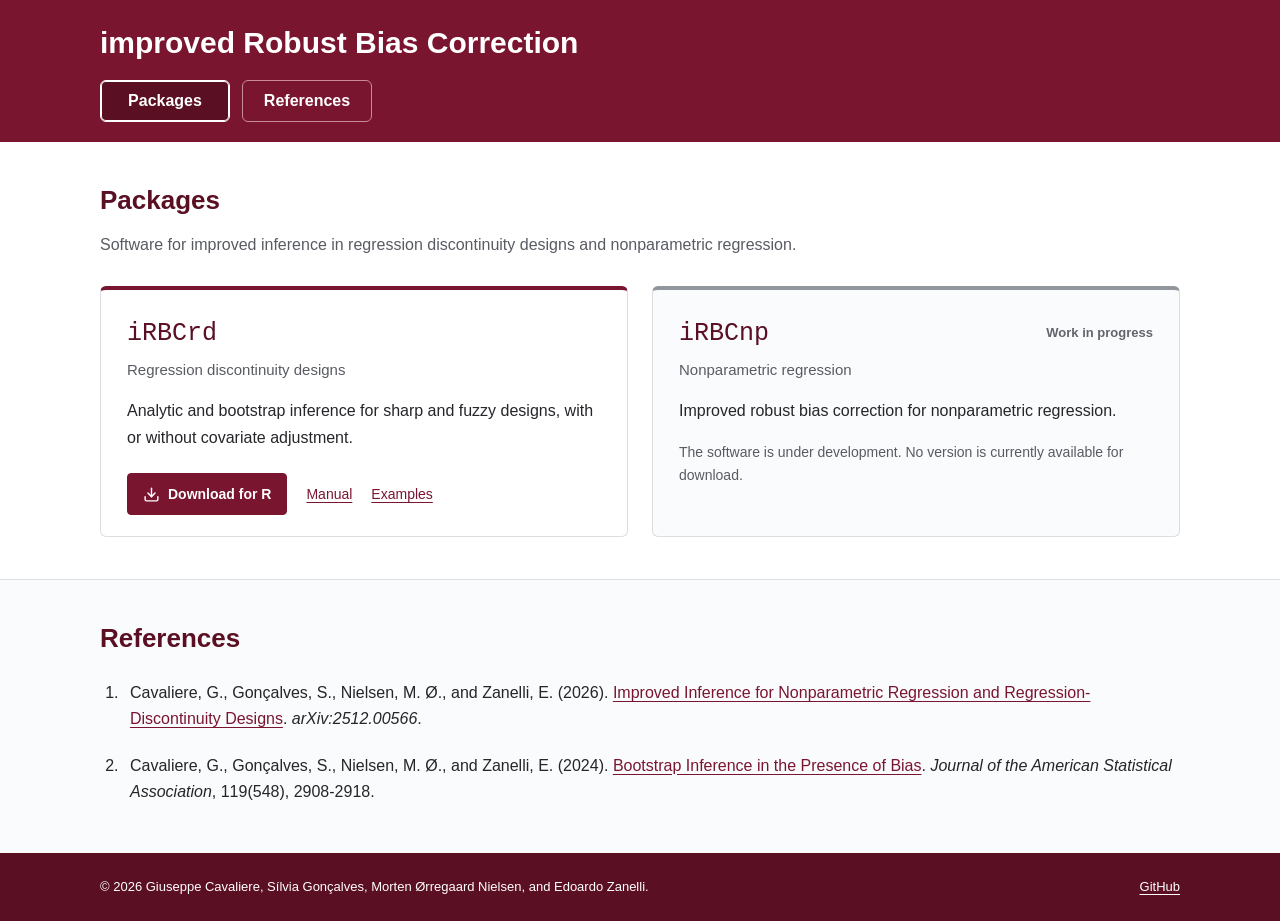
==== index.html @ dc07f1f2 "Use regular typewriter package names and simplify RD description" ====
<!DOCTYPE html>
<html lang="en">
<head>
  <meta charset="UTF-8">
  <meta name="viewport" content="width=device-width, initial-scale=1.0">
  <meta name="description" content="iRBC software for improved robust bias correction. Download iRBCrd 2.0 for regression discontinuity designs and find the related research.">
  <title>iRBC | Improved Robust Bias Correction</title>
  <link rel="canonical" href="https://irbc-packages.github.io/">
  <link rel="stylesheet" href="style.css?v=3">
  <script src="site.js" defer></script>
</head>
<body>
  <a class="skip-link" href="#packages">Skip to packages</a>
  <header class="site-header">
    <div class="inner">
      <h1>improved Robust Bias Correction</h1>
      <nav aria-label="Main navigation">
        <a href="#packages" aria-current="location">Packages</a>
        <a href="#references">References</a>
      </nav>
    </div>
  </header>

  <main>
    <section id="packages" aria-labelledby="packages-title">
      <div class="inner">
        <h2 id="packages-title">Packages</h2>
        <p class="section-intro">Software for improved inference in regression discontinuity designs and nonparametric regression.</p>
        <div class="package-grid">
          <article class="package" id="irbcrd" aria-labelledby="irbcrd-title">
            <div class="package-heading">
              <h3 id="irbcrd-title"><code class="package-name">iRBCrd</code></h3>
            </div>
            <p class="package-subtitle">Regression discontinuity designs</p>
            <p>Analytic and bootstrap inference for sharp and fuzzy designs, with or without covariate adjustment.</p>
            <div class="package-links">
              <a class="download" href="downloads/iRBCrd/2.0/iRBCrd_R_2.0.zip" download><img src="assets/download.svg" width="17" height="17" alt="">Download for R</a>
              <a href="downloads/iRBCrd/2.0/README.txt">Manual</a>
              <a href="downloads/iRBCrd/2.0/examples.R" download>Examples</a>
            </div>
          </article>

          <article class="package package-pending" id="irbcnp" aria-labelledby="irbcnp-title">
            <div class="package-heading">
              <h3 id="irbcnp-title"><code class="package-name">iRBCnp</code></h3>
              <span class="status">Work in progress</span>
            </div>
            <p class="package-subtitle">Nonparametric regression</p>
            <p>Improved robust bias correction for nonparametric regression.</p>
            <p class="package-detail">The software is under development. No version is currently available for download.</p>
          </article>
        </div>
      </div>
    </section>

    <section id="references" aria-labelledby="references-title">
      <div class="inner">
        <h2 id="references-title">References</h2>
        <ol class="reference-list">
          <li>
            Cavaliere, G., Gonçalves, S., Nielsen, M. Ø., and Zanelli, E. (2026).
            <a href="https://arxiv.org/abs/2512.00566">Improved Inference for Nonparametric Regression and Regression-Discontinuity Designs</a>.
            <em>arXiv:2512.00566</em>.
          </li>
          <li>
            Cavaliere, G., Gonçalves, S., Nielsen, M. Ø., and Zanelli, E. (2024).
            <a href="https://doi.org/10.1080/01621459.2023.2284980">Bootstrap Inference in the Presence of Bias</a>.
            <em>Journal of the American Statistical Association</em>, 119(548), 2908-2918.
          </li>
        </ol>
      </div>
    </section>
  </main>

  <footer>
    <div class="inner">
      <p>&copy; 2026 Giuseppe Cavaliere, Sílvia Gonçalves, Morten Ørregaard Nielsen, and Edoardo Zanelli.</p>
      <a href="https://github.com/irbc-packages/irbc-packages.github.io">GitHub</a>
    </div>
  </footer>
</body>
</html>
---- style.css ----
:root {
  --bordeaux: #7a1530;
  --bordeaux-dark: #5a0f23;
  --ink: #25252a;
  --muted: #595b63;
  --border: #dcdde1;
  --header-height: 155px;
  color-scheme: light;
  font-family: Arial, Helvetica, sans-serif;
  font-size: 16px;
  letter-spacing: 0;
  scroll-behavior: smooth;
  scroll-padding-top: calc(var(--header-height) + 24px);
}

* { box-sizing: border-box; }
body { margin: 0; color: var(--ink); background: #fff; line-height: 1.65; }
.package-name { font-family: "Courier New", Courier, monospace; font-size: inherit; font-weight: 400; }
.inner { width: min(1080px, calc(100% - 64px)); margin-inline: auto; }
a { color: var(--bordeaux); text-underline-offset: 3px; }
a:hover { color: var(--bordeaux-dark); text-decoration-thickness: 2px; }
a:focus-visible { outline: 3px solid #286fa5; outline-offset: 5px; }

.skip-link { position: fixed; left: 16px; top: -100px; z-index: 20; padding: 8px 16px; background: #fff; }
.skip-link:focus { top: 12px; }
.site-header { position: sticky; top: 0; z-index: 10; background: var(--bordeaux); color: #fff; padding: 24px 0 20px; }
.site-header h1 { margin: 0 0 18px; font-size: 30px; line-height: 1.25; font-weight: 600; }
nav { display: flex; gap: 12px; }
nav a { min-width: 130px; padding: 7px 20px; border: 1px solid #c98b9b; border-radius: 6px; color: #fff; text-align: center; text-decoration: none; font-weight: 600; }
nav a:hover, nav a[aria-current="location"] { background: var(--bordeaux-dark); border-color: #fff; color: #fff; }
nav a[aria-current="location"] { box-shadow: inset 0 0 0 1px #fff; }
nav a:focus-visible { outline-color: #fff; }

section { padding: 42px 0; }
h2 { margin: 0 0 14px; color: var(--bordeaux-dark); font-size: 26px; line-height: 1.3; }
.section-intro { margin: 0 0 28px; max-width: 850px; color: var(--muted); }
.package-grid { display: grid; grid-template-columns: repeat(2, minmax(0, 1fr)); gap: 24px; }
.package { min-width: 0; border: 1px solid var(--border); border-top: 4px solid var(--bordeaux); border-radius: 6px; padding: 25px 26px 21px; background: #fff; }
.package-heading { display: flex; align-items: center; justify-content: space-between; flex-wrap: wrap; gap: 10px 18px; }
.package h3 { margin: 0; color: var(--bordeaux-dark); font-size: 25px; line-height: 1.3; }
.package-subtitle { margin: 7px 0 16px; color: var(--muted); font-size: 15px; }
.package p:not(.package-subtitle) { margin-top: 0; margin-bottom: 16px; }
.package-detail { color: var(--muted); font-size: 14px; }
.package-links { display: flex; align-items: center; flex-wrap: wrap; gap: 12px 19px; margin-top: 22px; font-size: 14px; }
.download { display: inline-flex; min-height: 42px; align-items: center; gap: 8px; padding: 8px 15px; border: 1px solid var(--bordeaux); border-radius: 4px; background: var(--bordeaux); color: #fff; font-weight: 600; text-decoration: none; }
.download img { filter: brightness(0) invert(1); }
.download:hover { color: #fff; background: var(--bordeaux-dark); }
.package-pending { border-top-color: #92979e; background: #fafbfc; }
.status { color: #62656b; font-size: 13px; font-weight: 600; }

#references { border-top: 1px solid var(--border); background: #fafbfc; padding-bottom: 48px; }
.reference-list { margin: 24px 0 0; padding-left: 23px; }
.reference-list li { padding-left: 7px; margin-bottom: 20px; }
.reference-list li:last-child { margin-bottom: 0; }
.reference-list a { overflow-wrap: anywhere; }
footer { padding: 23px 0; color: #fff; background: var(--bordeaux-dark); font-size: 13px; }
footer .inner { display: flex; justify-content: space-between; align-items: baseline; gap: 14px 30px; flex-wrap: wrap; }
footer p { margin: 0; }
footer a { color: #fff; }
footer a:hover { color: #fff; }

@media (max-width: 740px) {
  .inner { width: calc(100% - 36px); }
  .site-header { padding-top: 20px; }
  .site-header h1 { font-size: 26px; }
  .package-grid { grid-template-columns: minmax(0, 1fr); gap: 20px; }
  .package { padding: 22px; }
  section { padding: 30px 0; }
  h2 { font-size: 24px; }
  nav a { min-width: 0; flex: 1; max-width: 170px; padding-inline: 12px; }
}

@media (prefers-reduced-motion: reduce) {
  :root { scroll-behavior: auto; }
}
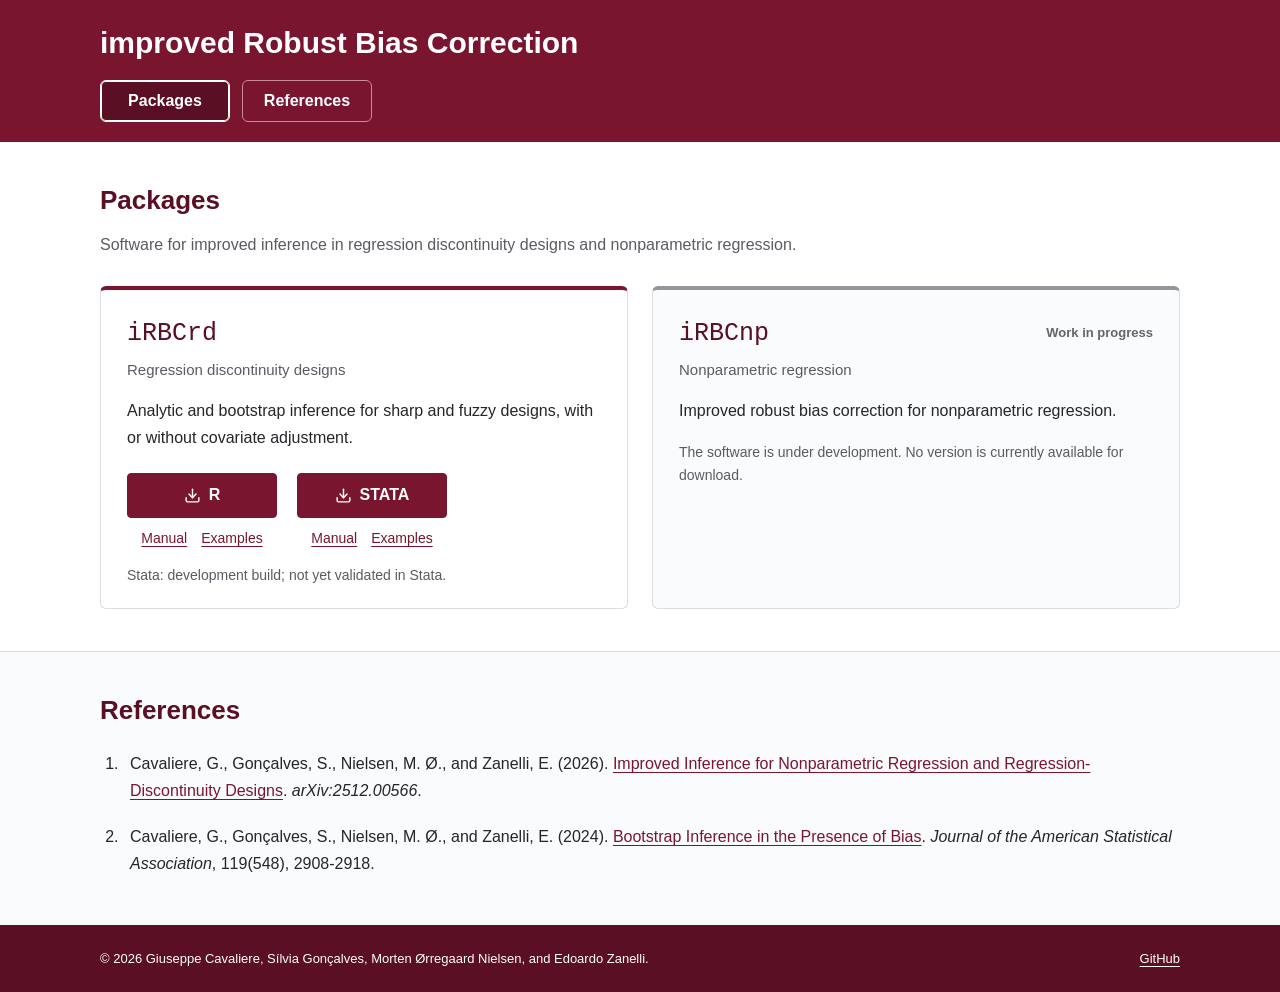
==== commit de1a74a1: "Add side-by-side R and Stata downloads with manuals and examples" ====
--- a/index.html
+++ b/index.html
@@ -6,7 +6,7 @@
   <meta name="description" content="iRBC software for improved robust bias correction. Download iRBCrd 2.0 for regression discontinuity designs and find the related research.">
   <title>iRBC | Improved Robust Bias Correction</title>
   <link rel="canonical" href="https://irbc-packages.github.io/">
-  <link rel="stylesheet" href="style.css?v=3">
+  <link rel="stylesheet" href="style.css?v=4">
   <script src="site.js" defer></script>
 </head>
 <body>
@@ -33,11 +33,23 @@
             </div>
             <p class="package-subtitle">Regression discontinuity designs</p>
             <p>Analytic and bootstrap inference for sharp and fuzzy designs, with or without covariate adjustment.</p>
-            <div class="package-links">
-              <a class="download" href="downloads/iRBCrd/2.0/iRBCrd_R_2.0.zip" download><img src="assets/download.svg" width="17" height="17" alt="">Download for R</a>
-              <a href="downloads/iRBCrd/2.0/README.txt">Manual</a>
-              <a href="downloads/iRBCrd/2.0/examples.R" download>Examples</a>
+            <div class="package-downloads">
+              <div class="package-download">
+                <a class="download" href="downloads/iRBCrd/2.0/iRBCrd_R_2.0.zip" download aria-label="Download iRBCrd for R"><img src="assets/download.svg" width="17" height="17" alt="">R</a>
+                <div class="package-links">
+                  <a href="downloads/iRBCrd/2.0/README.txt" aria-label="R manual">Manual</a>
+                  <a href="downloads/iRBCrd/2.0/examples.R" download aria-label="R examples">Examples</a>
+                </div>
+              </div>
+              <div class="package-download">
+                <a class="download" href="downloads/iRBCrd/2.0/stata/iRBCrd_Stata_2.0_development.zip" download aria-label="Download iRBCrd for Stata, development build" aria-describedby="stata-status"><img src="assets/download.svg" width="17" height="17" alt="">STATA</a>
+                <div class="package-links">
+                  <a href="downloads/iRBCrd/2.0/stata/README.txt" aria-label="Stata manual">Manual</a>
+                  <a href="downloads/iRBCrd/2.0/stata/examples.do" download aria-label="Stata examples">Examples</a>
+                </div>
+              </div>
             </div>
+            <p class="package-detail download-status" id="stata-status">Stata: development build; not yet validated in Stata.</p>
           </article>
 
           <article class="package package-pending" id="irbcnp" aria-labelledby="irbcnp-title">
--- a/style.css
+++ b/style.css
@@ -41,8 +41,11 @@
 .package-subtitle { margin: 7px 0 16px; color: var(--muted); font-size: 15px; }
 .package p:not(.package-subtitle) { margin-top: 0; margin-bottom: 16px; }
 .package-detail { color: var(--muted); font-size: 14px; }
-.package-links { display: flex; align-items: center; flex-wrap: wrap; gap: 12px 19px; margin-top: 22px; font-size: 14px; }
-.download { display: inline-flex; min-height: 42px; align-items: center; gap: 8px; padding: 8px 15px; border: 1px solid var(--bordeaux); border-radius: 4px; background: var(--bordeaux); color: #fff; font-weight: 600; text-decoration: none; }
+.package-downloads { display: grid; grid-template-columns: repeat(2, minmax(0, 1fr)); gap: 20px; max-width: 320px; margin-top: 22px; }
+.package-download { min-width: 0; }
+.package-links { display: flex; align-items: center; justify-content: center; flex-wrap: wrap; gap: 4px 14px; margin-top: 9px; font-size: 14px; }
+.download { display: inline-flex; width: 100%; min-height: 42px; align-items: center; justify-content: center; gap: 8px; padding: 8px 15px; border: 1px solid var(--bordeaux); border-radius: 4px; background: var(--bordeaux); color: #fff; font-weight: 600; text-decoration: none; }
+.package p.download-status { margin-top: 14px; margin-bottom: 0; }
 .download img { filter: brightness(0) invert(1); }
 .download:hover { color: #fff; background: var(--bordeaux-dark); }
 .package-pending { border-top-color: #92979e; background: #fafbfc; }
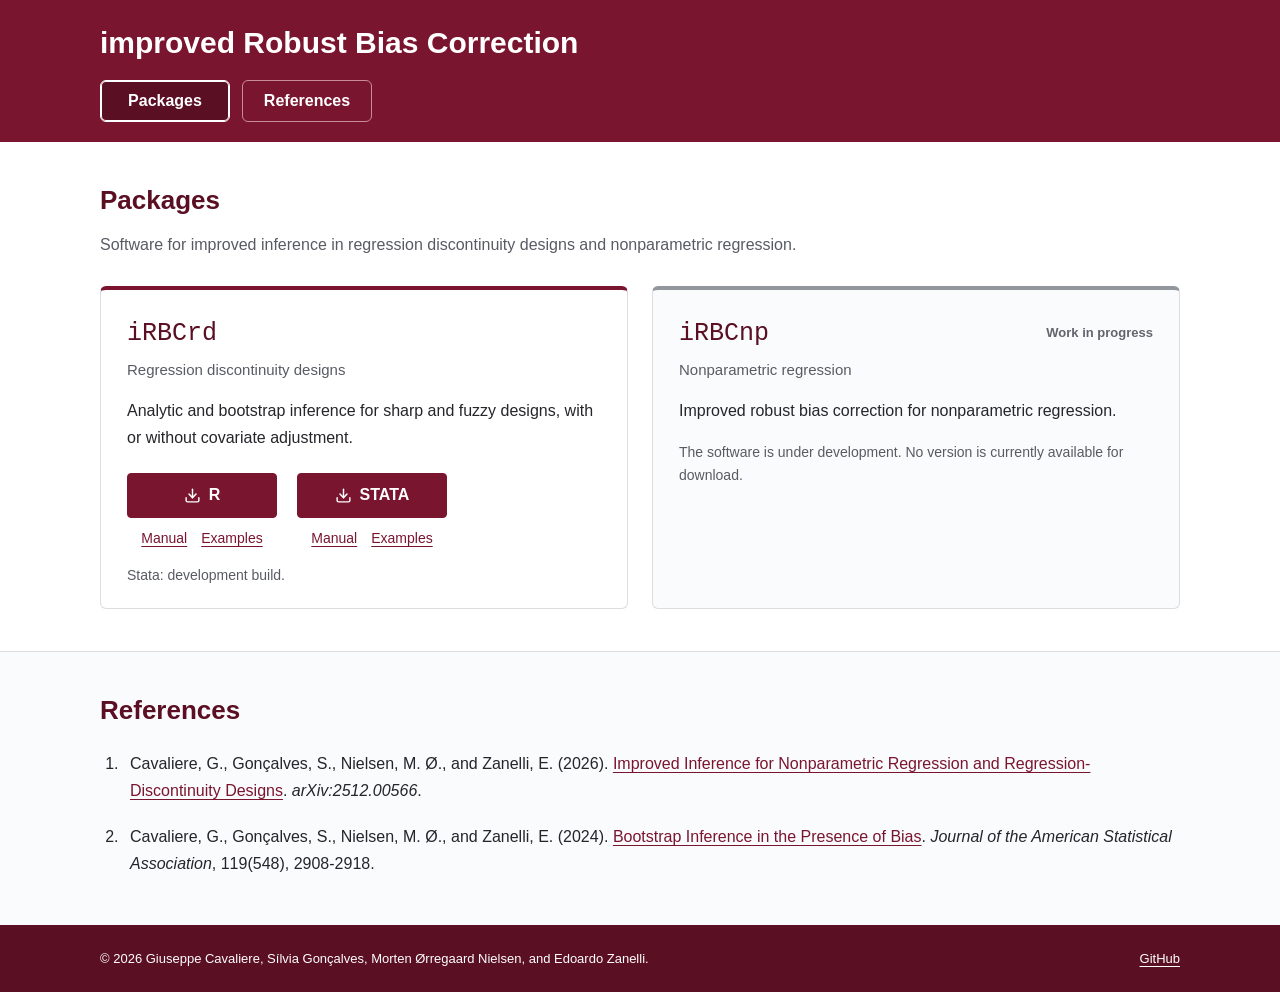
==== commit 4d6c37b5: "Shorten the Stata development notice" ====
--- a/index.html
+++ b/index.html
@@ -49,7 +49,7 @@
                 </div>
               </div>
             </div>
-            <p class="package-detail download-status" id="stata-status">Stata: development build; not yet validated in Stata.</p>
+            <p class="package-detail download-status" id="stata-status">Stata: development build.</p>
           </article>
 
           <article class="package package-pending" id="irbcnp" aria-labelledby="irbcnp-title">
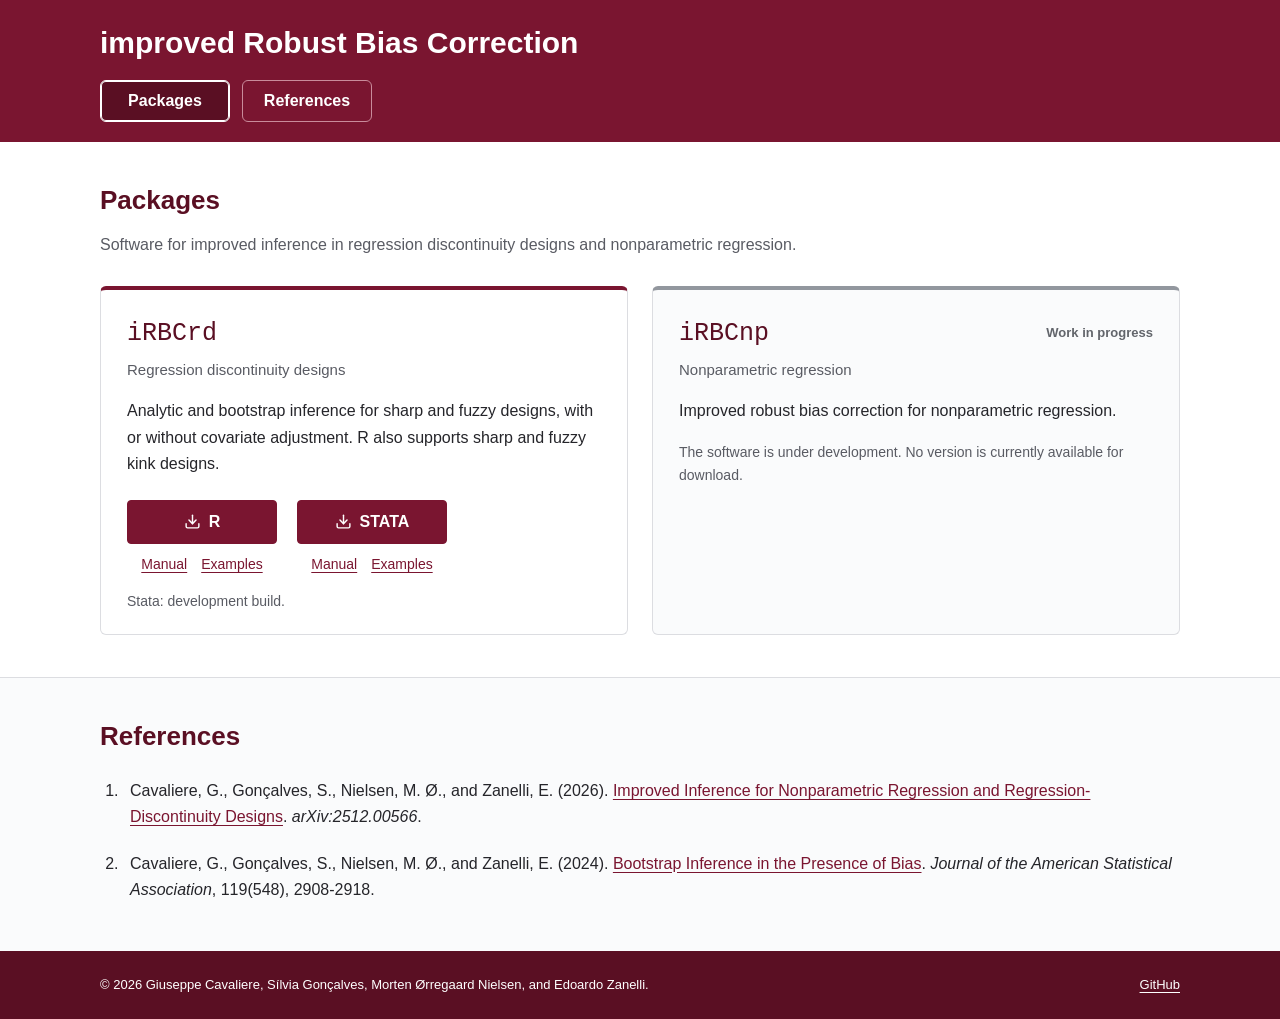
==== commit e60cad01: "Publish iRBCrd 2.1 with kink designs and simplified interface" ====
--- a/index.html
+++ b/index.html
@@ -3,7 +3,7 @@
 <head>
   <meta charset="UTF-8">
   <meta name="viewport" content="width=device-width, initial-scale=1.0">
-  <meta name="description" content="iRBC software for improved robust bias correction. Download iRBCrd 2.0 for regression discontinuity designs and find the related research.">
+  <meta name="description" content="iRBC software for improved robust bias correction. Download iRBCrd 2.1 for R, including regression kink designs, and find the related research.">
   <title>iRBC | Improved Robust Bias Correction</title>
   <link rel="canonical" href="https://irbc-packages.github.io/">
   <link rel="stylesheet" href="style.css?v=4">
@@ -32,13 +32,13 @@
               <h3 id="irbcrd-title"><code class="package-name">iRBCrd</code></h3>
             </div>
             <p class="package-subtitle">Regression discontinuity designs</p>
-            <p>Analytic and bootstrap inference for sharp and fuzzy designs, with or without covariate adjustment.</p>
+            <p>Analytic and bootstrap inference for sharp and fuzzy designs, with or without covariate adjustment. R also supports sharp and fuzzy kink designs.</p>
             <div class="package-downloads">
               <div class="package-download">
-                <a class="download" href="downloads/iRBCrd/2.0/iRBCrd_R_2.0.zip" download aria-label="Download iRBCrd for R"><img src="assets/download.svg" width="17" height="17" alt="">R</a>
+                <a class="download" href="downloads/iRBCrd/2.1/iRBCrd_R_2.1.zip" download aria-label="Download iRBCrd for R"><img src="assets/download.svg" width="17" height="17" alt="">R</a>
                 <div class="package-links">
-                  <a href="downloads/iRBCrd/2.0/README.txt" aria-label="R manual">Manual</a>
-                  <a href="downloads/iRBCrd/2.0/examples.R" download aria-label="R examples">Examples</a>
+                  <a href="downloads/iRBCrd/2.1/README.txt" aria-label="R manual">Manual</a>
+                  <a href="downloads/iRBCrd/2.1/examples.R" download aria-label="R examples">Examples</a>
                 </div>
               </div>
               <div class="package-download">
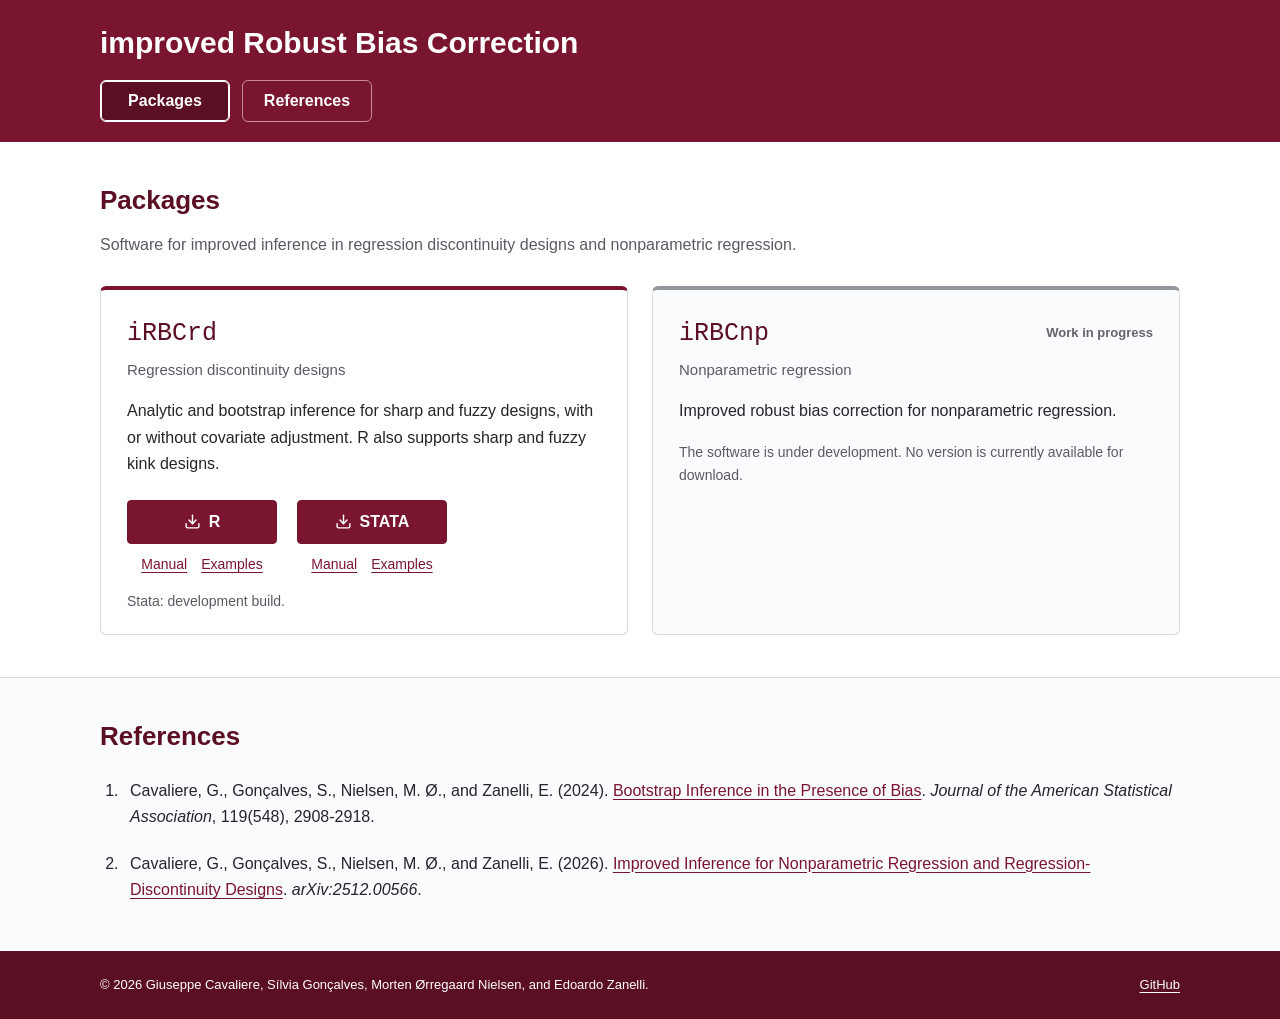
==== commit 21adf2c8: "Order references chronologically" ====
--- a/index.html
+++ b/index.html
@@ -70,14 +70,14 @@
         <h2 id="references-title">References</h2>
         <ol class="reference-list">
           <li>
+            Cavaliere, G., Gonçalves, S., Nielsen, M. Ø., and Zanelli, E. (2024).
+            <a href="https://doi.org/10.1080/01621459.2023.2284980">Bootstrap Inference in the Presence of Bias</a>.
+            <em>Journal of the American Statistical Association</em>, 119(548), 2908-2918.
+          </li>
+          <li>
             Cavaliere, G., Gonçalves, S., Nielsen, M. Ø., and Zanelli, E. (2026).
             <a href="https://arxiv.org/abs/2512.00566">Improved Inference for Nonparametric Regression and Regression-Discontinuity Designs</a>.
             <em>arXiv:2512.00566</em>.
-          </li>
-          <li>
-            Cavaliere, G., Gonçalves, S., Nielsen, M. Ø., and Zanelli, E. (2024).
-            <a href="https://doi.org/10.1080/01621459.2023.2284980">Bootstrap Inference in the Presence of Bias</a>.
-            <em>Journal of the American Statistical Association</em>, 119(548), 2908-2918.
           </li>
         </ol>
       </div>
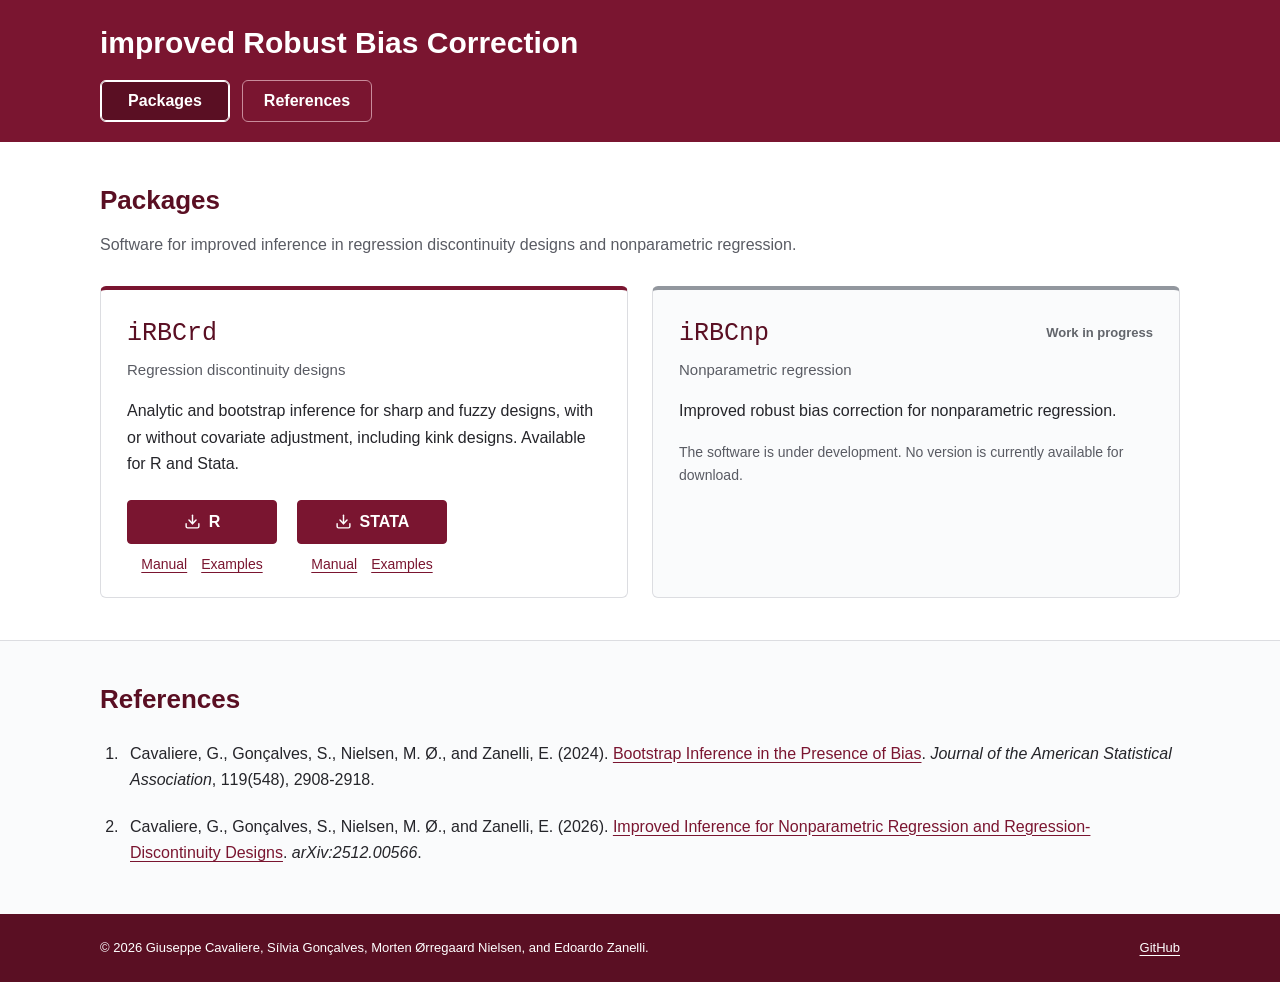
==== commit 088cf6c0: "Publish validated Stata 2.1 and align its manual with R" ====
--- a/index.html
+++ b/index.html
@@ -3,7 +3,7 @@
 <head>
   <meta charset="UTF-8">
   <meta name="viewport" content="width=device-width, initial-scale=1.0">
-  <meta name="description" content="iRBC software for improved robust bias correction. Download iRBCrd 2.1 for R, including regression kink designs, and find the related research.">
+  <meta name="description" content="iRBC software for improved robust bias correction. Download iRBCrd 2.1 for R and Stata, including regression kink designs, and find the related research.">
   <title>iRBC | Improved Robust Bias Correction</title>
   <link rel="canonical" href="https://irbc-packages.github.io/">
   <link rel="stylesheet" href="style.css?v=4">
@@ -32,7 +32,7 @@
               <h3 id="irbcrd-title"><code class="package-name">iRBCrd</code></h3>
             </div>
             <p class="package-subtitle">Regression discontinuity designs</p>
-            <p>Analytic and bootstrap inference for sharp and fuzzy designs, with or without covariate adjustment. R also supports sharp and fuzzy kink designs.</p>
+            <p>Analytic and bootstrap inference for sharp and fuzzy designs, with or without covariate adjustment, including kink designs. Available for R and Stata.</p>
             <div class="package-downloads">
               <div class="package-download">
                 <a class="download" href="downloads/iRBCrd/2.1/iRBCrd_R_2.1.zip" download aria-label="Download iRBCrd for R"><img src="assets/download.svg" width="17" height="17" alt="">R</a>
@@ -42,14 +42,13 @@
                 </div>
               </div>
               <div class="package-download">
-                <a class="download" href="downloads/iRBCrd/2.0/stata/iRBCrd_Stata_2.0_development.zip" download aria-label="Download iRBCrd for Stata, development build" aria-describedby="stata-status"><img src="assets/download.svg" width="17" height="17" alt="">STATA</a>
+                <a class="download" href="downloads/iRBCrd/2.1/stata/iRBCrd_Stata_2.1.zip" download aria-label="Download iRBCrd for Stata"><img src="assets/download.svg" width="17" height="17" alt="">STATA</a>
                 <div class="package-links">
-                  <a href="downloads/iRBCrd/2.0/stata/README.txt" aria-label="Stata manual">Manual</a>
-                  <a href="downloads/iRBCrd/2.0/stata/examples.do" download aria-label="Stata examples">Examples</a>
+                  <a href="downloads/iRBCrd/2.1/stata/README.txt" aria-label="Stata manual">Manual</a>
+                  <a href="downloads/iRBCrd/2.1/stata/examples.do" download aria-label="Stata examples">Examples</a>
                 </div>
               </div>
             </div>
-            <p class="package-detail download-status" id="stata-status">Stata: development build.</p>
           </article>
 
           <article class="package package-pending" id="irbcnp" aria-labelledby="irbcnp-title">
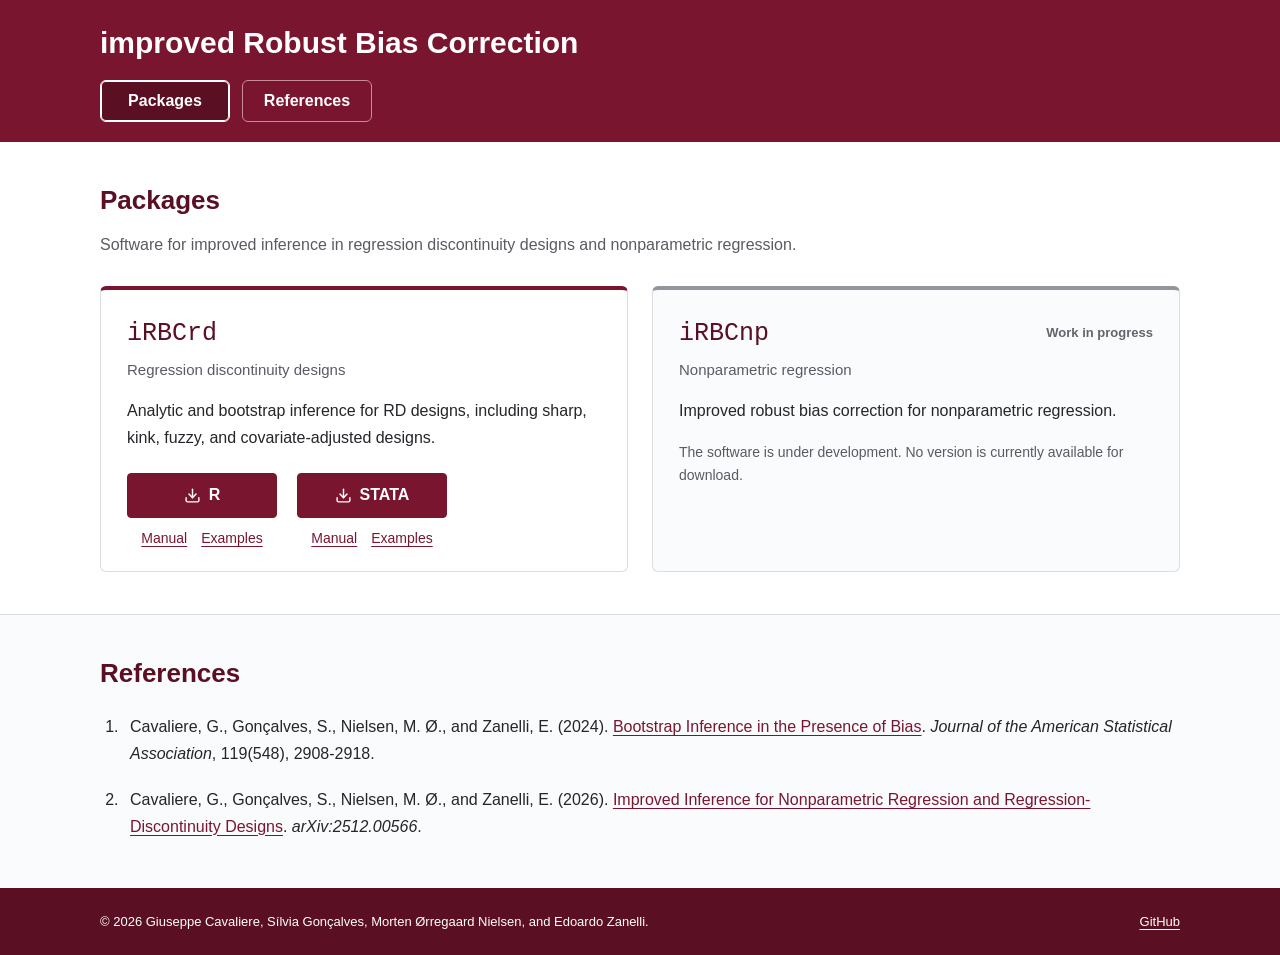
==== commit 785fc0f8: "Revise iRBCrd package description Updated description for iRBCrd package to clarify design types." ====
--- a/index.html
+++ b/index.html
@@ -32,7 +32,7 @@
               <h3 id="irbcrd-title"><code class="package-name">iRBCrd</code></h3>
             </div>
             <p class="package-subtitle">Regression discontinuity designs</p>
-            <p>Analytic and bootstrap inference for sharp and fuzzy designs, with or without covariate adjustment, including kink designs. Available for R and Stata.</p>
+            <p>Analytic and bootstrap inference for RD designs, including sharp, kink, fuzzy, and covariate-adjusted designs.</p>
             <div class="package-downloads">
               <div class="package-download">
                 <a class="download" href="downloads/iRBCrd/2.1/iRBCrd_R_2.1.zip" download aria-label="Download iRBCrd for R"><img src="assets/download.svg" width="17" height="17" alt="">R</a>
